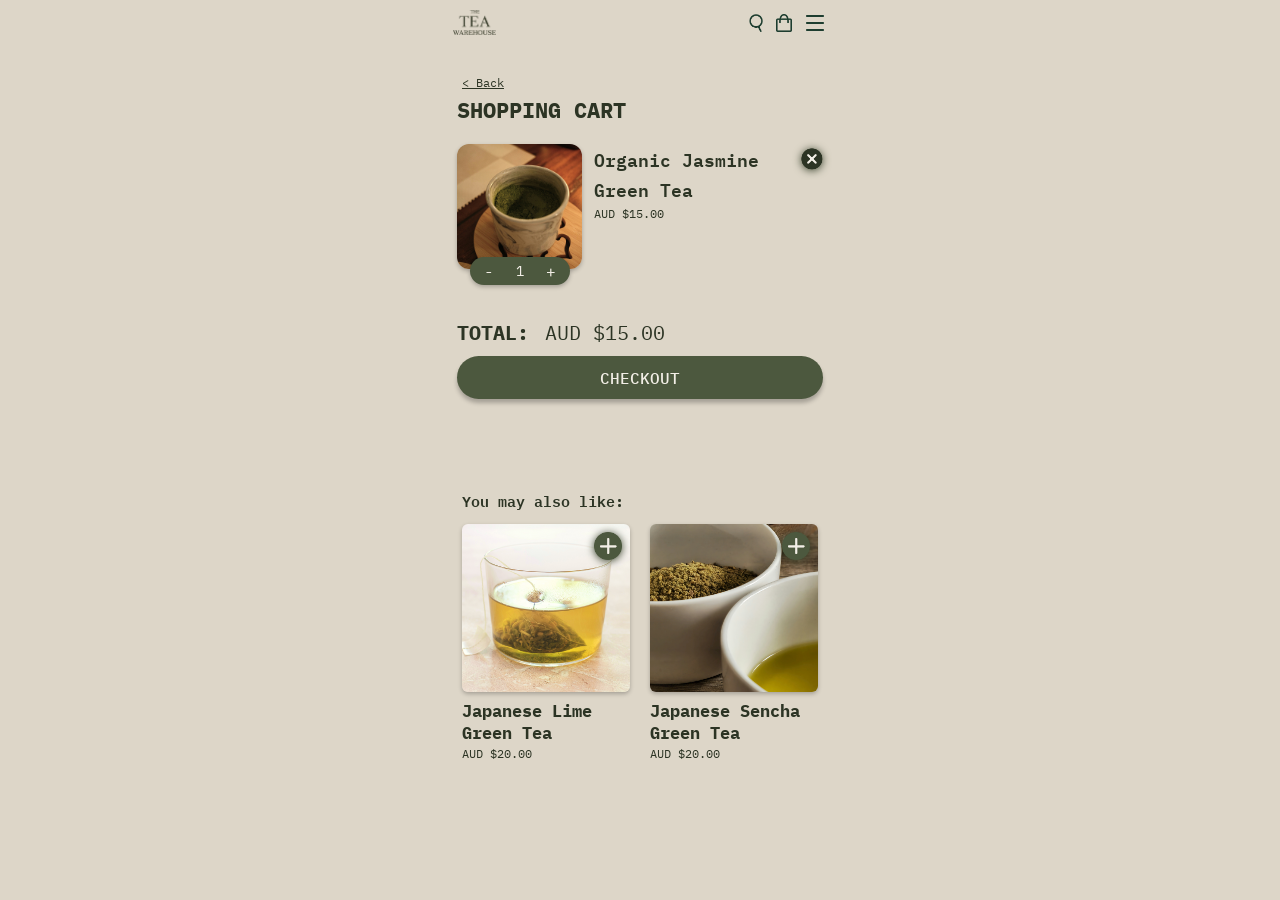
==== cart.html @ 5a554520 "basic js for products" ====
<!DOCTYPE html>
<html lang="en">
<head>
    <meta charset="UTF-8">
    <meta name="viewport" content="width=device-width, initial-scale=1.0">
    <link rel="stylesheet" href="styles/main.css">
    <title>The Tea Warehouse</title>
    <style>
    @import url('https://fonts.googleapis.com/css2?family=IBM+Plex+Mono:ital,wght@0,100;0,200;0,300;0,400;0,500;0,600;0,700;1,100;1,200;1,300;1,400;1,500;1,600;1,700&display=swap');
    </style>
</head>

<body>
    <div class="page cart-page">
    
        <!-- top nav -->
        <header class="header">
            <!-- logo goes to homepage -->
            <a href="index.html" class="logo">
                <img src="images/TWHlogo.png" alt="tea warehouse logo">
            </a>

            <nav class="nav-icons" aria-label="top nav">
                <a href="search.html" class="nav-icon-link" aria-label="search">
                    <img src="images/search-icon.png" alt="search">
                </a>
                <a href="cart.html" class="nav-icon-link">
                     <img src="images/cart.png" alt="cart">
                </a>
                <button aria-label="menu">
                    <img src="images/menu-icon.png" alt="menu">
                </button>
            </nav>
        </header>

        <!-- heading -->
        <main class="cart-main">

            <a href="product-detail.html" class="back-link">&lt; Back</a>
            
            <h1 class="cart-title">SHOPPING CART</h1>
        
            <!-- product list -->
             <section class="cart-list">

                <!-- Organic jasmine green tea -->
                <article class="cart-card">
                    <div class="cart-img-container">
                        <img src="images/jasminegreen.jpg" alt="Organic jasmine Green Tea">
                        <!-- quantity button -->
                        <div class="quantity-control">
                            <button>-</button>
                            <span>1</span>
                            <button>+</button>
                        </div>
                    </div>
                    <!-- product info -->
                    <div class="cart-text">
                        <h2>Organic Jasmine Green Tea</h2>
                        <p class="price">AUD $15.00</p>
                    </div>
                    <button class="removebtn">
                            <img src="images/removebtn.png" alt="remove btn">
                    </button>

                </article>

             </section>

             <!-- cart total -->
              <div class="cart-total">
                <span>TOTAL:</span>
                <span>AUD $15.00</span>
              </div>

              <!-- add to cart -->
            <button class="checkout-btn">CHECKOUT</button>

            <!-- recommendation section -->
            <section class="rec-section">
                <h2 class="rec-heading">You may also like:</h2>
                <div class="product-grid">
                
                    <!-- jp lime -->
                    <article class="product-card">
                        <div class="product-img-container">
                            <img src="images/jplime.jpg" alt="Japanese Lime Green Tea">
                            <button class="quick-add">
                                <img src="images/add.png" alt="quick add button">
                            </button>
                        </div>
                        <h2>Japanese Lime Green Tea</h2>
                        <p class="price">AUD $20.00</p>
                    </article>

                <!-- jp sencha -->
                    <article class="product-card">
                        <div class="product-img-container">
                            <img src="images/jpsencha.png" alt="Japanese sencha Green Tea">
                            <button class="quick-add">
                                <img src="images/add.png" alt="quick add button">
                            </button>
                        </div>
                        <h2>Japanese Sencha Green Tea</h2>
                        <p class="price">AUD $20.00</p>
                    </article>
                </div>
            </section>
        </main>
---- styles/main.css ----
@import url("colours.css");
@import url("typography.css");
@import url("spacing.css");
@import url("layout.css");


/* reset spacings */
*{
    margin: 0;
    padding: 0;
    box-sizing: border-box;
}

img {
    display: block;
}

/* base */
body {
    background: var(--beige);
    color: var(--darkgreen);
    font-family: var(--font-sans);
}

.page {
    max-width: 390px;
    margin: 0 auto;
    background: var(--beige);
    min-height: 100vh;
    overflow: hidden;
}
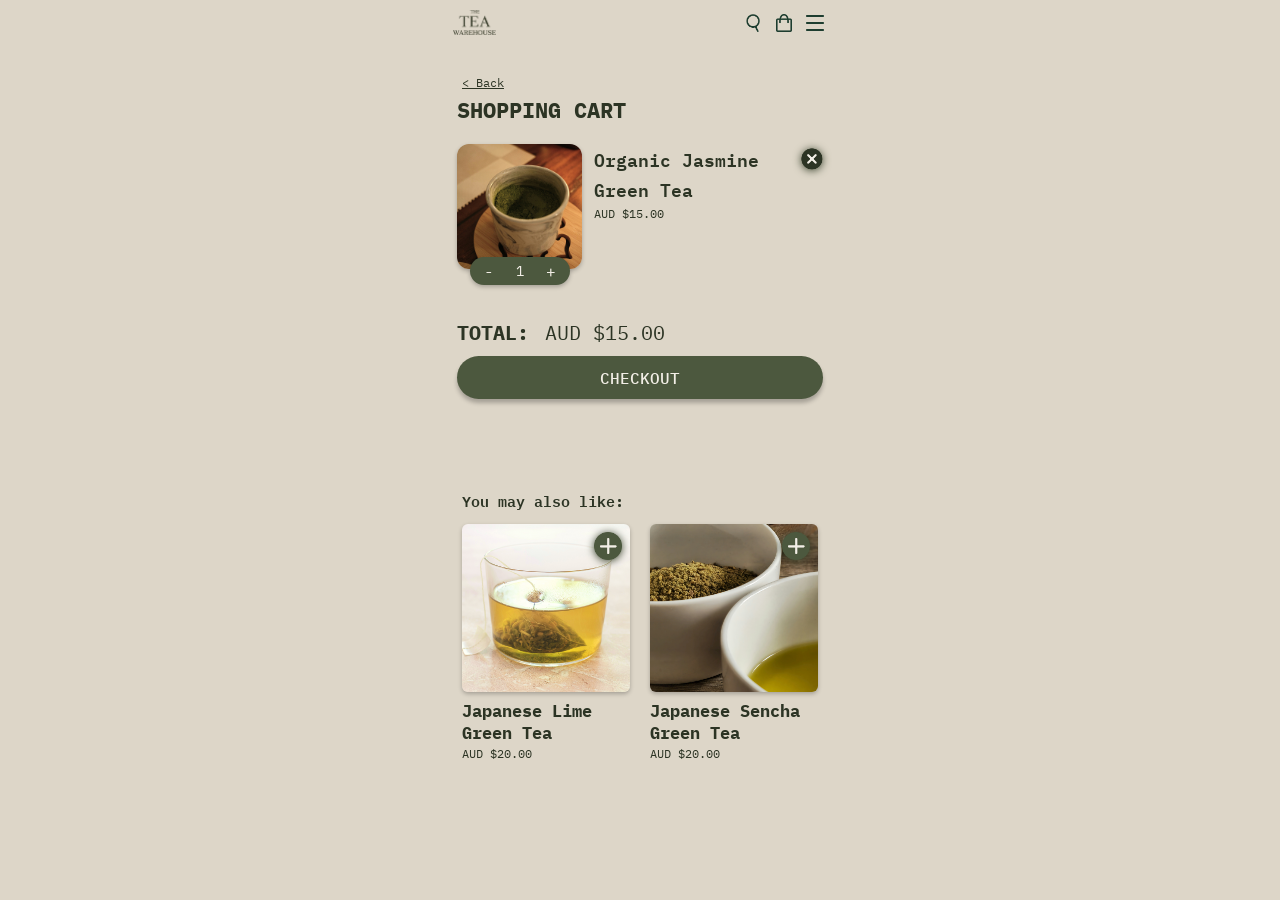
==== commit 5e7a9d38: "made search overlay instead of page" ====
--- a/cart.html
+++ b/cart.html
@@ -21,9 +21,9 @@
             </a>
 
             <nav class="nav-icons" aria-label="top nav">
-                <a href="search.html" class="nav-icon-link" aria-label="search">
+                <button onclick="openSearch()" class="nav-icon-link" aria-label="search">
                     <img src="images/search-icon.png" alt="search">
-                </a>
+                </button>
                 <a href="cart.html" class="nav-icon-link">
                      <img src="images/cart.png" alt="cart">
                 </a>
@@ -106,4 +106,16 @@
                     </article>
                 </div>
             </section>
-        </main>+
+            <div class="search-overlay">
+                <div class="search-main">
+                    <a href="results.html" class="search-bar">
+                        <img src="images/search-icon.png" alt="search">
+                        <span>Search for products...</span>
+                    </a>
+                </div>
+            </div>
+        </main>
+        <script src="scripts/script.js"></script>
+    </body>
+</html>
--- a/styles/main.css
+++ b/styles/main.css
@@ -27,5 +27,4 @@
     margin: 0 auto;
     background: var(--beige);
     min-height: 100vh;
-    overflow: hidden;
 }
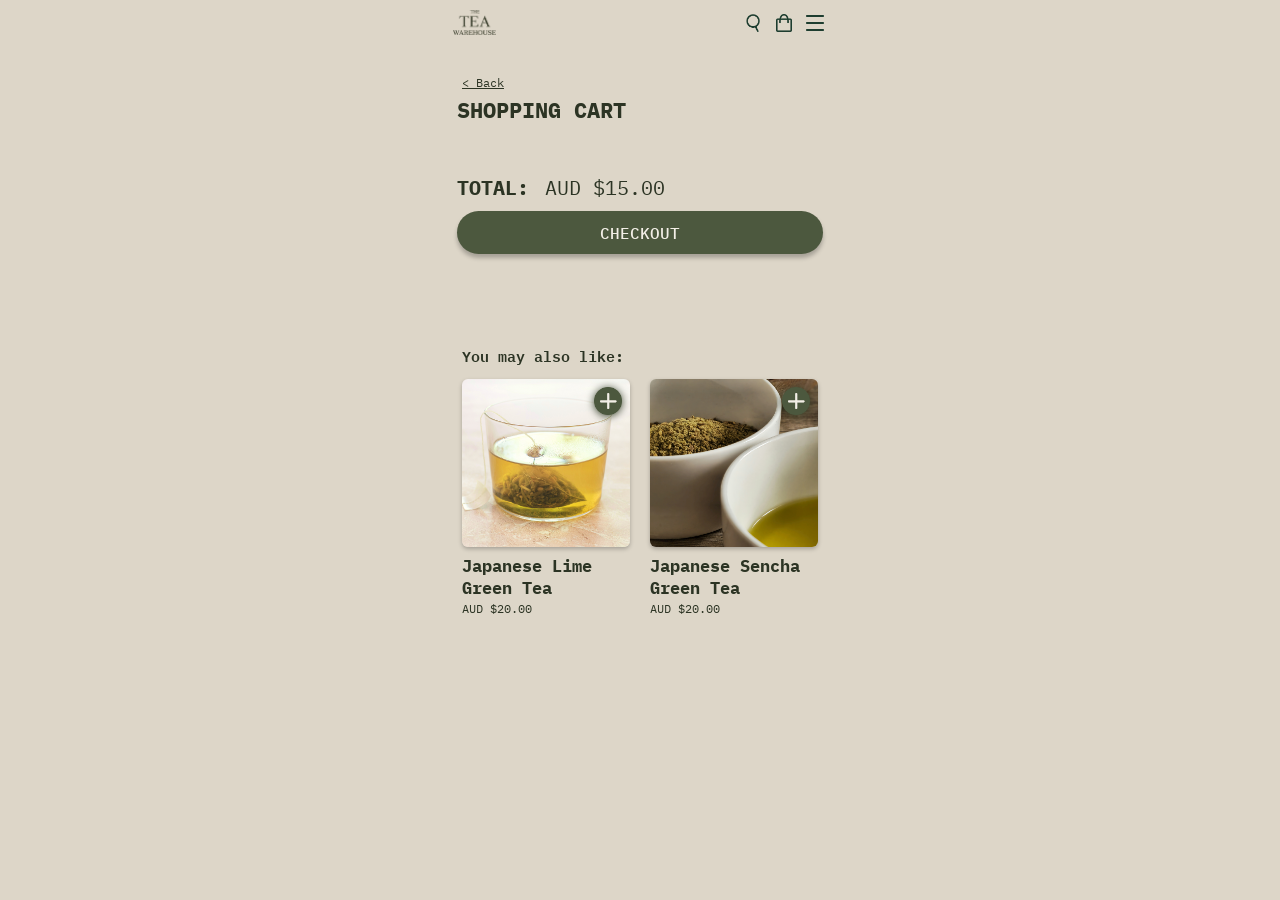
==== commit 1ab9e3b5: "basic flow for all pages done" ====
--- a/cart.html
+++ b/cart.html
@@ -41,31 +41,7 @@
             <h1 class="cart-title">SHOPPING CART</h1>
         
             <!-- product list -->
-             <section class="cart-list">
-
-                <!-- Organic jasmine green tea -->
-                <article class="cart-card">
-                    <div class="cart-img-container">
-                        <img src="images/jasminegreen.jpg" alt="Organic jasmine Green Tea">
-                        <!-- quantity button -->
-                        <div class="quantity-control">
-                            <button>-</button>
-                            <span>1</span>
-                            <button>+</button>
-                        </div>
-                    </div>
-                    <!-- product info -->
-                    <div class="cart-text">
-                        <h2>Organic Jasmine Green Tea</h2>
-                        <p class="price">AUD $15.00</p>
-                    </div>
-                    <button class="removebtn">
-                            <img src="images/removebtn.png" alt="remove btn">
-                    </button>
-
-                </article>
-
-             </section>
+             <section class="cart-list" id="cart-items"></section>
 
              <!-- cart total -->
               <div class="cart-total">
@@ -73,8 +49,8 @@
                 <span>AUD $15.00</span>
               </div>
 
-              <!-- add to cart -->
-            <button class="checkout-btn">CHECKOUT</button>
+              <!-- checkout -->
+            <a href="purchase.html" class="checkout-btn">CHECKOUT</a>
 
             <!-- recommendation section -->
             <section class="rec-section">
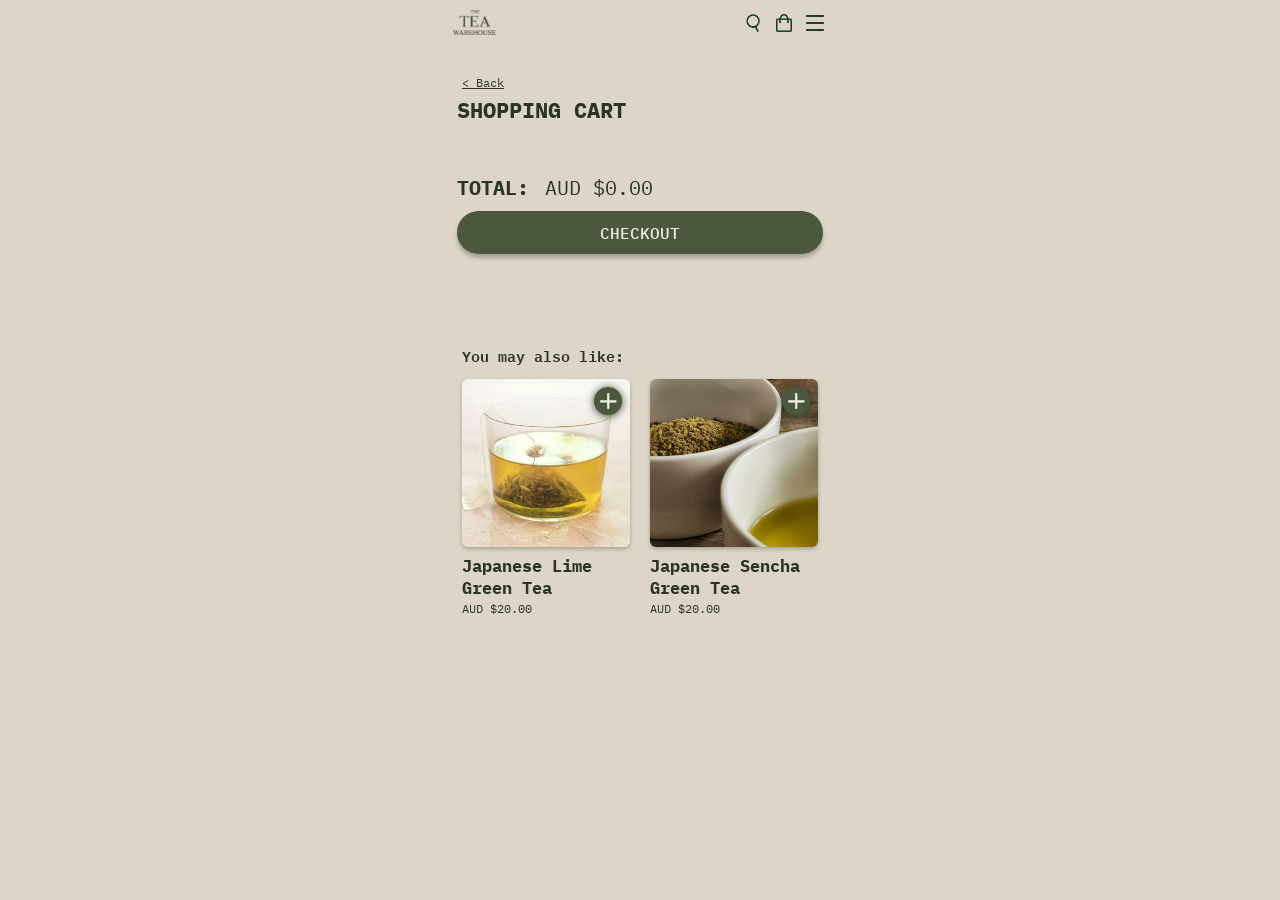
==== commit afb3884b: "added total price calculation function" ====
--- a/cart.html
+++ b/cart.html
@@ -46,7 +46,7 @@
              <!-- cart total -->
               <div class="cart-total">
                 <span>TOTAL:</span>
-                <span>AUD $15.00</span>
+                <span id="cart-totalprice">AUD $0.00</span>
               </div>
 
               <!-- checkout -->
@@ -61,7 +61,7 @@
                     <article class="product-card">
                         <div class="product-img-container">
                             <img src="images/jplime.jpg" alt="Japanese Lime Green Tea">
-                            <button class="quick-add">
+                            <button class="quick-add" data-product="lime">
                                 <img src="images/add.png" alt="quick add button">
                             </button>
                         </div>
@@ -73,7 +73,7 @@
                     <article class="product-card">
                         <div class="product-img-container">
                             <img src="images/jpsencha.png" alt="Japanese sencha Green Tea">
-                            <button class="quick-add">
+                            <button class="quick-add" data-product="sencha">
                                 <img src="images/add.png" alt="quick add button">
                             </button>
                         </div>
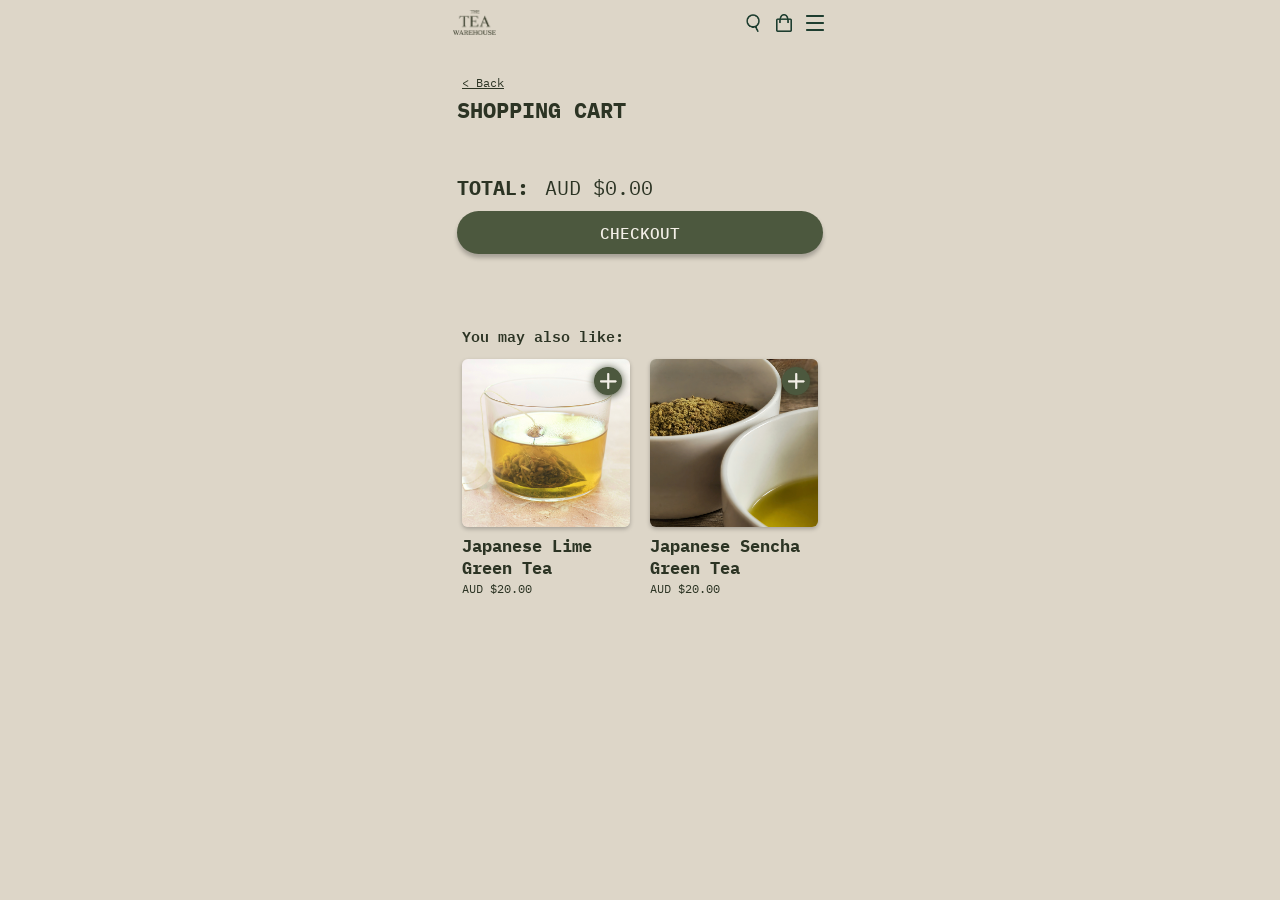
==== commit 01f137d1: "cart notif added" ====
--- a/cart.html
+++ b/cart.html
@@ -24,8 +24,9 @@
                 <button onclick="openSearch()" class="nav-icon-link" aria-label="search">
                     <img src="images/search-icon.png" alt="search">
                 </button>
-                <a href="cart.html" class="nav-icon-link">
+                <a href="cart.html" class="nav-icon-link cart-icon">
                      <img src="images/cart.png" alt="cart">
+                     <span id="cart-count">0</span>
                 </a>
                 <button aria-label="menu">
                     <img src="images/menu-icon.png" alt="menu">
@@ -57,8 +58,9 @@
                 <h2 class="rec-heading">You may also like:</h2>
                 <div class="product-grid">
                 
-                    <!-- jp lime -->
-                    <article class="product-card">
+                <!-- japanese lime green tea -->
+                <article class="product-card">
+                    <a href="product-detail.html?product=lime">
                         <div class="product-img-container">
                             <img src="images/jplime.jpg" alt="Japanese Lime Green Tea">
                             <button class="quick-add" data-product="lime">
@@ -67,30 +69,40 @@
                         </div>
                         <h2>Japanese Lime Green Tea</h2>
                         <p class="price">AUD $20.00</p>
-                    </article>
+                    </a>
+                </article>
 
-                <!-- jp sencha -->
-                    <article class="product-card">
+                <!-- japanese sencha green tea -->
+                <article class="product-card">
+                    <a href="product-detail.html?product=sencha">
                         <div class="product-img-container">
-                            <img src="images/jpsencha.png" alt="Japanese sencha Green Tea">
+                            <img src="images/jpsencha.png" alt="Japanese Sencha Green Tea">
                             <button class="quick-add" data-product="sencha">
                                 <img src="images/add.png" alt="quick add button">
                             </button>
                         </div>
                         <h2>Japanese Sencha Green Tea</h2>
                         <p class="price">AUD $20.00</p>
-                    </article>
+                    </a>
+                </article>
                 </div>
             </section>
 
-            <div class="search-overlay">
-                <div class="search-main">
-                    <a href="results.html" class="search-bar">
-                        <img src="images/search-icon.png" alt="search">
-                        <span>Search for products...</span>
-                    </a>
-                </div>
+    <!-- search overlay -->
+    <div class="search-overlay">
+        <div class="search-main">
+            <div class="search-bar">
+                <img src="images/search-icon.png" alt="search">
+                <input 
+                    type="text"
+                    id="search-input"
+                    placeholder="Search for products..."
+                >
+                <button id="search-btn"></button>
             </div>
+        </div>
+    </div>
+
         </main>
         <script src="scripts/script.js"></script>
     </body>
--- a/styles/main.css
+++ b/styles/main.css
@@ -27,4 +27,12 @@
     margin: 0 auto;
     background: var(--beige);
     min-height: 100vh;
-}+}
+
+/* product card hover */
+.product-card {
+    transition: transform 0.25s ease, opacity 0.25s ease;
+}
+.product-card:hover {
+    transform: translateY(-6px);
+}
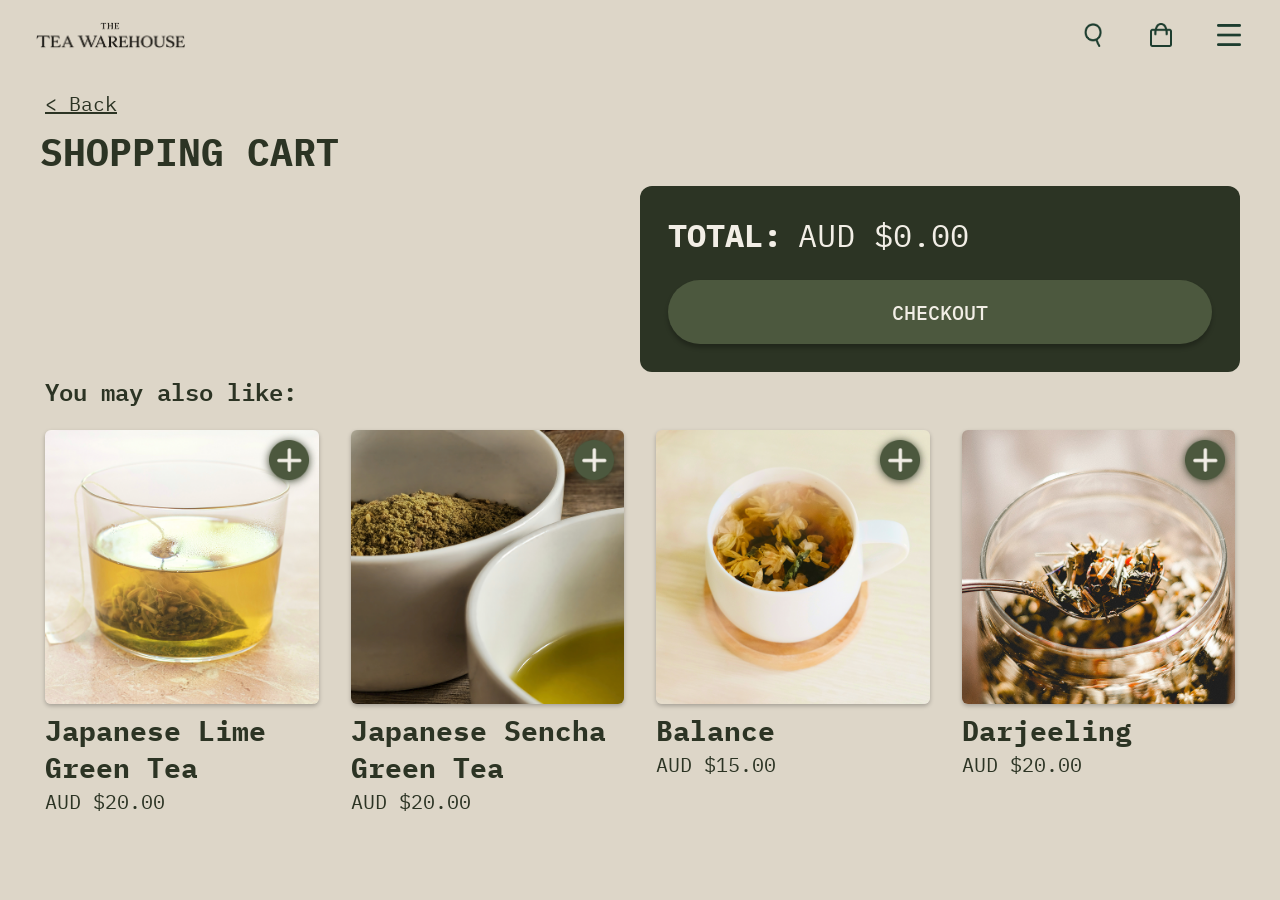
==== commit 844432f4: "cart desktop adaptation" ====
--- a/cart.html
+++ b/cart.html
@@ -45,13 +45,16 @@
              <section class="cart-list" id="cart-items"></section>
 
              <!-- cart total -->
-              <div class="cart-total">
-                <span>TOTAL:</span>
-                <span id="cart-totalprice">AUD $0.00</span>
-              </div>
+              <aside class="cart-summary">
+                <div class="cart-total">
+                    <span>TOTAL:</span>
+                    <span id="cart-totalprice">AUD $0.00</span>
+                </div>
 
-              <!-- checkout -->
-            <a href="purchase.html" class="checkout-btn">CHECKOUT</a>
+                <!-- checkout -->
+                <a href="purchase.html" class="checkout-btn">CHECKOUT</a>
+              </aside>
+            
 
             <!-- recommendation section -->
             <section class="rec-section">
@@ -85,8 +88,39 @@
                         <p class="price">AUD $20.00</p>
                     </a>
                 </article>
+
+                <!-- Balance -->
+                    <article class="product-card">
+                        <a href="product-detail.html?product=balance">
+                            <div class="product-img-container">
+                                <img src="images/balance.jpg" alt="Balance">
+                                <button class="quick-add" data-product="balance">
+                                    <img src="images/add.png" alt="quick add button">
+                                </button>
+                            </div>
+                            <h2>Balance</h2>
+                            <p class="price">AUD $15.00</p>
+                        </a>
+                    </article>
+
+                    <!-- Darjeeling -->
+                    <article class="product-card">
+                        <a href="product-detail.html?product=darjeeling">
+                            <div class="product-img-container">
+                                <img src="images/darjeeling.jpg" alt="Darjeeling">
+                                <button class="quick-add" data-product="darjeeling">
+                                    <img src="images/add.png" alt="quick add button">
+                                </button>
+                            </div>
+                            <h2>Darjeeling</h2>
+                            <p class="price">AUD $20.00</p>
+                        </a>
+                    </article>
+                    
                 </div>
             </section>
+        </main>
+    </div>
 
     <!-- search overlay -->
     <div class="search-overlay">
@@ -103,7 +137,6 @@
         </div>
     </div>
 
-        </main>
         <script src="scripts/script.js"></script>
     </body>
 </html>
--- a/styles/main.css
+++ b/styles/main.css
@@ -2,7 +2,6 @@
 @import url("typography.css");
 @import url("spacing.css");
 @import url("layout.css");
-
 
 /* reset spacings */
 *{
@@ -29,6 +28,11 @@
     min-height: 100vh;
 }
 
+/* dropdown */
+.dropdown-arrow {
+    transition: transform 0.3s ease;
+}
+
 /* product card hover */
 .product-card {
     transition: transform 0.25s ease, opacity 0.25s ease;
@@ -36,3 +40,370 @@
 .product-card:hover {
     transform: translateY(-6px);
 }
+
+
+
+
+
+/* DESKTOP VER */
+@media (min-width: 900px) {
+    .page {
+        max-width: 1440px;
+        width: 100%;
+    }
+    h1 {
+        font-size: 38px;
+    }
+    h2 {
+        font-size: 28px;
+    }
+    .price {
+    font-size: 20px;
+    }
+
+
+    /* TOP NAV */
+    .header {
+        height: 70px;
+        padding: 0 35px;
+        align-items: center;
+    }
+    .logo {
+        display: flex;
+        align-items: center;
+    }
+    .logo img {
+        content: url("../images/twh-desktop.png");
+        width: 150px;
+        height: auto;
+        object-fit: contain;
+    }
+    .nav-icons {
+        gap: 40px;
+    }
+    .nav-icons button {
+        width: 32px;
+        height: 32px;
+    }
+    .nav-icons img {
+        width: 24px;
+        height: 24px;
+    }
+    #cart-count {
+        width: 18px;
+        height: 18px;
+        font-size: 10px;
+        top: -4px;
+        right: -8px;
+    }
+
+
+    /* HOME PAGE */
+    .hero {
+        width: 100%;
+        padding: 0;
+        margin-bottom: 40px;
+        position: relative;
+    }
+    .hero-text {
+        position: absolute;
+        top: 50%;
+        right: 90px;
+        transform: translateY(-50%);
+
+        display: flex;
+        flex-direction: column;
+        align-items: center;
+        gap: 20px;
+        z-index: 2;
+    }
+    .hero-container {
+        height: 470px;
+        width: 100%;
+        border-radius: 100;
+    }
+    .hero-btn {
+        position: static;
+        transform: none;
+        width: 450px;
+        height: 75px;
+        font-size: 24px;
+    }
+    .hero-img {
+        content: url("../images/laptopheader.jpg");
+        height: 100%;
+        width: 100%;
+        object-fit: cover;
+    }
+    .tagline-section {
+        position: static;
+        padding: 0;
+        text-align: center;
+    }
+    .tagline-section h2 {
+        font-size: 32px;
+        max-width: 500px;
+    }
+
+    .info-section-desktop {
+        width: 100%;
+        display: grid;
+        grid-template-columns: 1fr 1fr;
+        gap: 70px;
+        padding: 40px 96px;
+    }
+    .info-section-desktop .info-section {
+        display: flex;
+        width: 100%;
+        flex-direction: column;
+        padding: 0;
+        margin: 0;
+    }
+    .info-section-desktop .info-text {
+        display: flex;
+        flex-direction: column;
+        flex: 1;
+    }
+    .info-section-desktop .categorymobile-gradient,
+    .info-section-desktop .faqmobile-gradient {
+        width: 100%;
+        height: 260px;
+        border-top-left-radius: 40px;
+        border-top-right-radius: 40px;
+        overflow: hidden;
+    }
+    .info-section-desktop .categorymobile-img,
+    .info-section-desktop .faqmobile-img {
+        width: 100%;
+        height: 100%;
+        object-fit: cover;
+    }
+    .info-section-desktop .outline-btn {
+        width: 100%;
+        height: 70px;
+        border-radius: 100px;
+        margin-top: auto;
+    }
+    .info-section-desktop .outline-btn span {
+        right: 12px;
+        width: 40px;
+        height: 40px;
+    }
+    .info-text p {
+        font-size: 18px;
+        font-family: var(--font-sans);
+        font-weight: 400;
+    }
+    .outline-btn {
+        font-size: 22px;
+    }
+    .outline-btn span img {
+        width: 40px;
+        height: 40px;
+    }
+
+
+    /* SEARCH OVERLAY */
+    .search-main {
+        width: 100%;
+        max-width: 1200px;
+        padding: 130px 35px;
+    }
+    .search-bar {
+        width: 100%;
+        height: 80px;
+        padding: 0 30px;
+        gap: 30px;
+    }
+    .search-bar img {
+        width: 24px;
+        height: 30px;
+    }
+    .search-bar input {
+        font-size: 22px;
+    }
+
+
+    /* RESULTS PAGE */
+    .results-main {
+        padding: 0 60px 64px;
+    }
+    .filter-bar {
+        height: 30px;
+        width: 100%;
+    }
+    .filter-bar button img {
+        width: 25px;
+        height: 8px;
+        object-fit: contain;
+
+    }
+    .filter-bar button {
+        font-size: 13px;
+        padding: 0 20px;
+    }
+    .filter-bar button span {
+        font-size: 20px;
+    }
+    .product-grid {
+        display: grid;
+        grid-template-columns: repeat(4, 1fr);
+        gap: 32px;
+    }
+    .items-count {
+        font-size: 20px;
+    }
+    .show-all {
+        font-size: 20px;
+    }
+    .quick-add {
+        top: 10px;
+        right:10px;
+        width: 40px;
+        height: 40px;
+    }
+
+
+    /* PRODUCT DETAIL */
+    .product-main {
+        display: grid;
+        grid-template-columns: 700px 1fr;
+        column-gap: 32px;
+        padding: 10px 48px;
+    }
+    .back-link {
+        grid-column: 1/-1;
+        margin-bottom: 10px;
+        font-size: 20px;
+    }
+    .product-gallery {
+        grid-column: 1;
+        grid-row: 2/6;
+        width: 700px;
+    }
+
+    .product-title-card, .product-dropdown, #addtocart-btn {
+        grid-column: 2;
+    }
+    .product-title-card {
+        padding: 25px;
+        margin-bottom: 40px;
+        border-radius: 12px;
+    }
+    .product-title-card h1 {
+        font-size: 38px;
+    }
+    .product-title-card p {
+        font-size: 30px;
+    }
+    /* images */
+    #main-product-img.product-main-img {
+        width: 700px;
+        height: 700px;
+        object-fit: cover;
+    }
+    .thumbnail-row img {
+        width: 100px;
+        height: 100px;
+        gap: 12px;
+        margin:10px 0 50px;
+    }
+    /* dropdown info */
+    .product-dropdown {
+        gap: 13px;
+    }
+    .dropdown-btn {
+        height: 50px;
+        padding: 0 25px;
+        font-size: 20px;
+    }
+    .dropdown-btn img {
+        width: 16px;
+        height: 10px;
+    }
+    #product-description {
+        font-size: 15px;
+        padding: 0 10px;
+    }
+    #reviews {
+        font-size: 15px;
+        padding: 0 10px;
+    }
+    /* add to cart btn */
+    #addtocart-btn {
+        height: 70px;
+        font-size: 24px;
+        margin-top: 40px;
+    }
+    /* rec section */
+    .rec-heading {
+        font-size: 24px;
+        margin-bottom: 20px;
+    }
+    .rec-section {
+        grid-column: 1/-1;
+    }
+    .rec-section .product-grid {
+        grid-template-columns: repeat(4, 1fr);
+        gap: 32px;
+    }
+
+
+    /* CART PAGE */
+    .cart-main { 
+        display: grid;
+        grid-template-columns: 1fr 600px;
+        column-gap: 60px;
+        padding: 10px 40px 64px;
+        align-items: start;
+    }
+    .cart-main .back-link, .cart-title {
+        grid-column: 1/-1;
+    }
+    .cart-list {
+        grid-column: 1;
+    }
+
+    .cart-summary {
+        grid-column: 2;
+        grid-row: 3;
+        padding: 28px;
+        border-radius: 12px;
+        background: var(--darkgreen);
+    }
+    .cart-total {
+        margin: 0 0 24px;
+        font-size: 32px;
+        color: var(--white);
+    }
+    .checkout-btn {
+        height: 64px;
+        margin: 0;
+        font-size: 20px;
+    }
+
+    .cart-card {
+        grid-template-columns: 240px 1fr 40px;
+        gap: 24px;
+        margin-bottom: 60px;
+    }
+    .cart-img-container {
+        width: 240px;
+        height: 240px;
+    }
+    .cart-text h2 {
+        font-size: 30px;
+    }
+    .cart-text .price {
+        font-size: 28px;
+    }
+    .quantity-control {
+        width: 180px;
+        height: 50px;
+        font-size: 20px;
+    }
+    .quantity-control button {
+        font-size: 30px;
+    }
+}
+
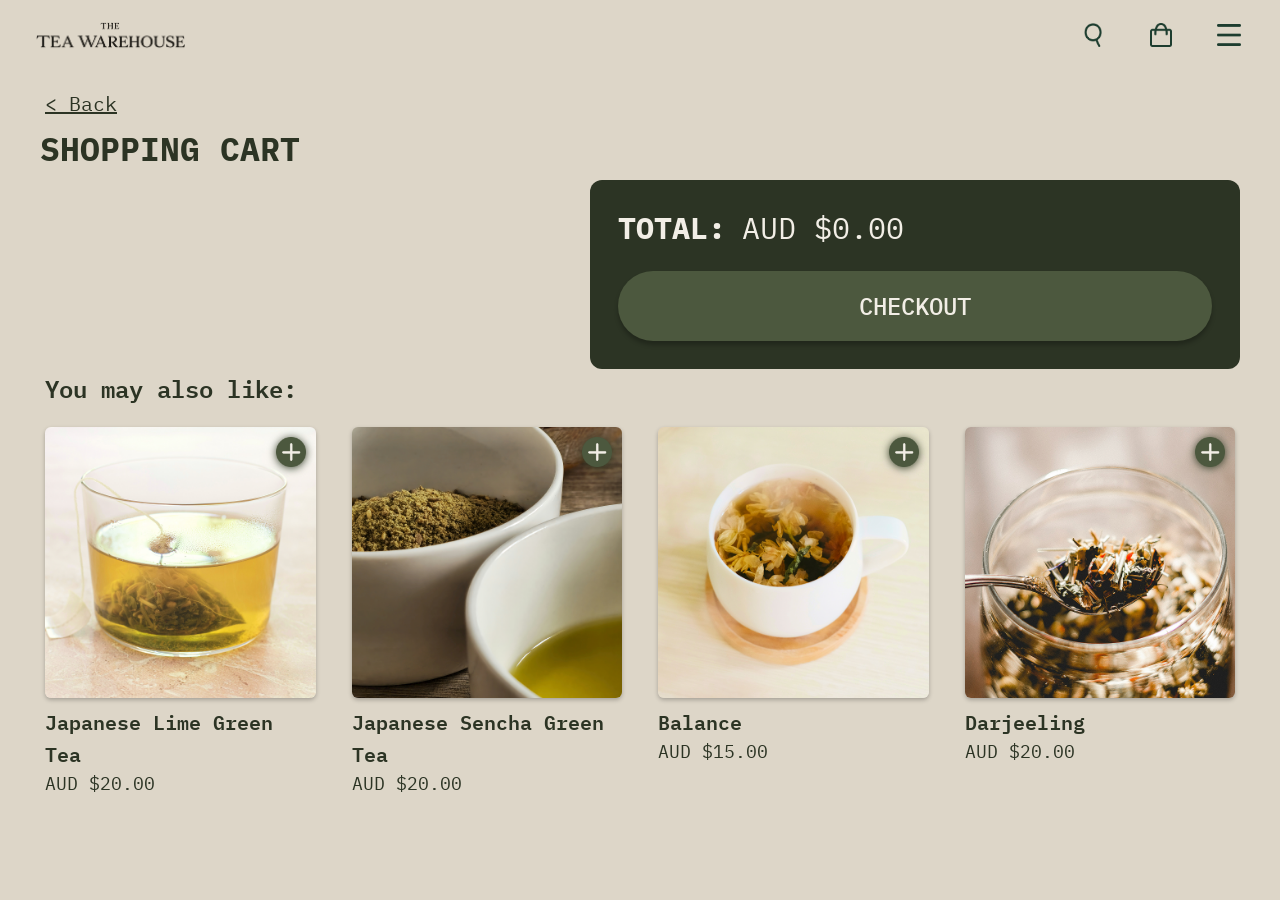
==== commit 9fec7723: "fixed cta button for mobile" ====
--- a/cart.html
+++ b/cart.html
@@ -61,35 +61,35 @@
                 <h2 class="rec-heading">You may also like:</h2>
                 <div class="product-grid">
                 
-                <!-- japanese lime green tea -->
-                <article class="product-card">
-                    <a href="product-detail.html?product=lime">
-                        <div class="product-img-container">
-                            <img src="images/jplime.jpg" alt="Japanese Lime Green Tea">
-                            <button class="quick-add" data-product="lime">
-                                <img src="images/add.png" alt="quick add button">
-                            </button>
-                        </div>
-                        <h2>Japanese Lime Green Tea</h2>
-                        <p class="price">AUD $20.00</p>
-                    </a>
-                </article>
+                    <!-- japanese lime green tea -->
+                    <article class="product-card">
+                        <a href="product-detail.html?product=lime">
+                            <div class="product-img-container">
+                                <img src="images/jplime.jpg" alt="Japanese Lime Green Tea">
+                                <button class="quick-add" data-product="lime">
+                                    <img src="images/add.png" alt="quick add button">
+                                </button>
+                            </div>
+                            <h2>Japanese Lime Green Tea</h2>
+                            <p class="price">AUD $20.00</p>
+                        </a>
+                    </article>
 
-                <!-- japanese sencha green tea -->
-                <article class="product-card">
-                    <a href="product-detail.html?product=sencha">
-                        <div class="product-img-container">
-                            <img src="images/jpsencha.png" alt="Japanese Sencha Green Tea">
-                            <button class="quick-add" data-product="sencha">
-                                <img src="images/add.png" alt="quick add button">
-                            </button>
-                        </div>
-                        <h2>Japanese Sencha Green Tea</h2>
-                        <p class="price">AUD $20.00</p>
-                    </a>
-                </article>
+                    <!-- japanese sencha green tea -->
+                    <article class="product-card">
+                        <a href="product-detail.html?product=sencha">
+                            <div class="product-img-container">
+                                <img src="images/jpsencha.png" alt="Japanese Sencha Green Tea">
+                                <button class="quick-add" data-product="sencha">
+                                    <img src="images/add.png" alt="quick add button">
+                                </button>
+                            </div>
+                            <h2>Japanese Sencha Green Tea</h2>
+                            <p class="price">AUD $20.00</p>
+                        </a>
+                    </article>
 
-                <!-- Balance -->
+                    <!-- Balance -->
                     <article class="product-card">
                         <a href="product-detail.html?product=balance">
                             <div class="product-img-container">
@@ -116,7 +116,7 @@
                             <p class="price">AUD $20.00</p>
                         </a>
                     </article>
-                    
+
                 </div>
             </section>
         </main>
--- a/styles/main.css
+++ b/styles/main.css
@@ -1,3 +1,5 @@
+@import url('https://fonts.googleapis.com/css2?family=IBM+Plex+Mono:ital,wght@0,100;0,200;0,300;0,400;0,500;0,600;0,700;1,100;1,200;1,300;1,400;1,500;1,600;1,700&display=swap');
+@import url('https://fonts.googleapis.com/css2?family=Nunito+Sans:ital,opsz,wght@0,6..12,200..1000;1,6..12,200..1000&display=swap');
 @import url("colours.css");
 @import url("typography.css");
 @import url("spacing.css");
@@ -23,6 +25,8 @@
 
 .page {
     max-width: 390px;
+    width: 100%;
+    min-height: 844px;
     margin: 0 auto;
     background: var(--beige);
     min-height: 100vh;
@@ -52,13 +56,13 @@
         width: 100%;
     }
     h1 {
-        font-size: 38px;
+        font-size: 33px;
     }
     h2 {
-        font-size: 28px;
+        font-size: 20px;
     }
     .price {
-    font-size: 20px;
+    font-size: 18px;
     }
 
 
@@ -102,7 +106,7 @@
     .hero {
         width: 100%;
         padding: 0;
-        margin-bottom: 40px;
+        margin-bottom: 30px;
         position: relative;
     }
     .hero-text {
@@ -114,7 +118,7 @@
         display: flex;
         flex-direction: column;
         align-items: center;
-        gap: 20px;
+        gap: 15px;
         z-index: 2;
     }
     .hero-container {
@@ -123,11 +127,17 @@
         border-radius: 100;
     }
     .hero-btn {
-        position: static;
+        position: absolute;
+        top: 240px;
+        right: 100px;
+        left: auto;
         transform: none;
-        width: 450px;
+        z-index: 2;
+
+        width: 480px;
         height: 75px;
-        font-size: 24px;
+        font-size: 28px;
+        font-weight: 500;
     }
     .hero-img {
         content: url("../images/laptopheader.jpg");
@@ -136,15 +146,20 @@
         object-fit: cover;
     }
     .tagline-section {
-        position: static;
+        position: absolute;
+        top: 200px;
+        right: 100px;
+        z-index: 2;
         padding: 0;
+        margin: 0;
         text-align: center;
     }
     .tagline-section h2 {
         font-size: 32px;
-        max-width: 500px;
-    }
-
+        font-weight: 500;
+        max-width: 480px;
+    }
+    /* bottom faq & category section */
     .info-section-desktop {
         width: 100%;
         display: grid;
@@ -167,7 +182,7 @@
     .info-section-desktop .categorymobile-gradient,
     .info-section-desktop .faqmobile-gradient {
         width: 100%;
-        height: 260px;
+        height: 300px;
         border-top-left-radius: 40px;
         border-top-right-radius: 40px;
         overflow: hidden;
@@ -193,9 +208,12 @@
         font-size: 18px;
         font-family: var(--font-sans);
         font-weight: 400;
+        margin-top: 10px;
+        margin-bottom: 15px;
     }
     .outline-btn {
         font-size: 22px;
+        border: 2px solid var(--darkgreen);
     }
     .outline-btn span img {
         width: 40px;
@@ -226,7 +244,7 @@
 
     /* RESULTS PAGE */
     .results-main {
-        padding: 0 60px 64px;
+        padding: 0 40px 64px;
     }
     .filter-bar {
         height: 30px;
@@ -239,28 +257,29 @@
 
     }
     .filter-bar button {
-        font-size: 13px;
-        padding: 0 20px;
+        font-size: 12px;
+        padding: 0 15px;
     }
     .filter-bar button span {
         font-size: 20px;
     }
+    .items-count {
+        font-size: 15px;
+    }
+    .show-all {
+        font-size: 15px;
+    }
+    /* product grid */
     .product-grid {
         display: grid;
         grid-template-columns: repeat(4, 1fr);
-        gap: 32px;
-    }
-    .items-count {
-        font-size: 20px;
-    }
-    .show-all {
-        font-size: 20px;
+        gap: 36px;
     }
     .quick-add {
         top: 10px;
         right:10px;
-        width: 40px;
-        height: 40px;
+        width: 30px;
+        height: 30px;
     }
 
 
@@ -269,7 +288,7 @@
         display: grid;
         grid-template-columns: 700px 1fr;
         column-gap: 32px;
-        padding: 10px 48px;
+        padding: 10px 40px;
     }
     .back-link {
         grid-column: 1/-1;
@@ -291,7 +310,7 @@
         border-radius: 12px;
     }
     .product-title-card h1 {
-        font-size: 38px;
+        font-size: 35px;
     }
     .product-title-card p {
         font-size: 30px;
@@ -306,7 +325,7 @@
         width: 100px;
         height: 100px;
         gap: 12px;
-        margin:10px 0 50px;
+        margin:10px 0 30px;
     }
     /* dropdown info */
     .product-dropdown {
@@ -345,14 +364,13 @@
     }
     .rec-section .product-grid {
         grid-template-columns: repeat(4, 1fr);
-        gap: 32px;
     }
 
 
     /* CART PAGE */
     .cart-main { 
         display: grid;
-        grid-template-columns: 1fr 600px;
+        grid-template-columns: 1fr 650px;
         column-gap: 60px;
         padding: 10px 40px 64px;
         align-items: start;
@@ -362,8 +380,9 @@
     }
     .cart-list {
         grid-column: 1;
-    }
-
+        margin-bottom: 40px;
+    }
+    /* right column */
     .cart-summary {
         grid-column: 2;
         grid-row: 3;
@@ -373,37 +392,135 @@
     }
     .cart-total {
         margin: 0 0 24px;
-        font-size: 32px;
+        font-size: 30px;
         color: var(--white);
     }
     .checkout-btn {
-        height: 64px;
+        height: 70px;
         margin: 0;
-        font-size: 20px;
-    }
-
+        font-size: 24px;
+    }
+    /* left column */
     .cart-card {
-        grid-template-columns: 240px 1fr 40px;
+        grid-template-columns: 200px 1fr 50px;
         gap: 24px;
         margin-bottom: 60px;
     }
     .cart-img-container {
-        width: 240px;
-        height: 240px;
+        width: 200px;
+        height: 200px;
     }
     .cart-text h2 {
-        font-size: 30px;
+        font-size: 25px;
     }
     .cart-text .price {
+        font-size: 22px;
+    }
+    .quantity-control {
+        width: 160px;
+        height: 40px;
+        font-size: 18px;
+    }
+    .quantity-control button {
+        font-size: 20px;
+    }
+    .removebtn {
+        width: 40px;
+        height: 40px;
+    }
+
+
+    /* PURCHASE PAGE */
+    .purchase-title {
+        margin-bottom: 15px;
+    }
+    .purchase-main {
+        display: grid;
+        grid-template-columns: 1fr 1fr;
+        column-gap: 24px;
+        padding: 10px 40px;
+        align-items: start;
+    }
+    .purchase-main .back-link, .purchase-title {
+        grid-column: 1/-1;
+    }
+    .express-section, .payment-section {
+        background: var(--darkgreen);
+        color: var(--white);
+        border-radius: 12px;
+        padding: 24px;
+    }
+    .express-section {
+        grid-column: 1;
+        margin-bottom: 0;
+    }
+    .payment-section {
+        grid-column: 2;
+        gap: 16px;
+        margin-top: 0;
+    }
+    .checkout-divider {
+        display: none;
+    }
+    .applepay-btn {
+        height: 70px;
+    }
+    .applepay-btn img {
+        width: 70px;
+    }
+    .purchase-heading {
         font-size: 28px;
-    }
-    .quantity-control {
-        width: 180px;
-        height: 50px;
-        font-size: 20px;
-    }
-    .quantity-control button {
-        font-size: 30px;
-    }
-}
-
+        margin-bottom: 24px;
+        font-weight: 500;
+    }
+    .input-group input {
+        height: 36px;
+    }
+    .input-group label {
+        font-weight: 400;
+    }
+    .input-group input, .input-group textarea {
+        padding: 12px;
+    }
+    .double-input {
+        gap: 18px;
+    }
+    .confirm-btn {
+        height: 70px;
+        margin: 16px 0 0;
+        font-size: 24px;
+    }
+
+
+    /* CONFIRMATION PAGE */
+    .confirmation-main {
+        min-height: calc(100vh - 70px);
+        padding: 0;
+        justify-content: center;
+        align-items: center;
+    }
+
+    .confirmation-icon {
+        content: url("../images/cartconfirmation.png");
+        width: 140px;
+        height: 160px;
+        margin-bottom: 10px;
+    }
+
+    .confirmation-text h1 {
+        font-size: 56px;
+        line-height: 1.2;
+        max-width: 600px;
+    }
+
+    .confirmation-text p {
+        font-size: 22px;
+    }
+    .continue-btn {
+        width: 420px;
+        height: 70px;
+        font-size: 22px;
+    }
+
+}
+
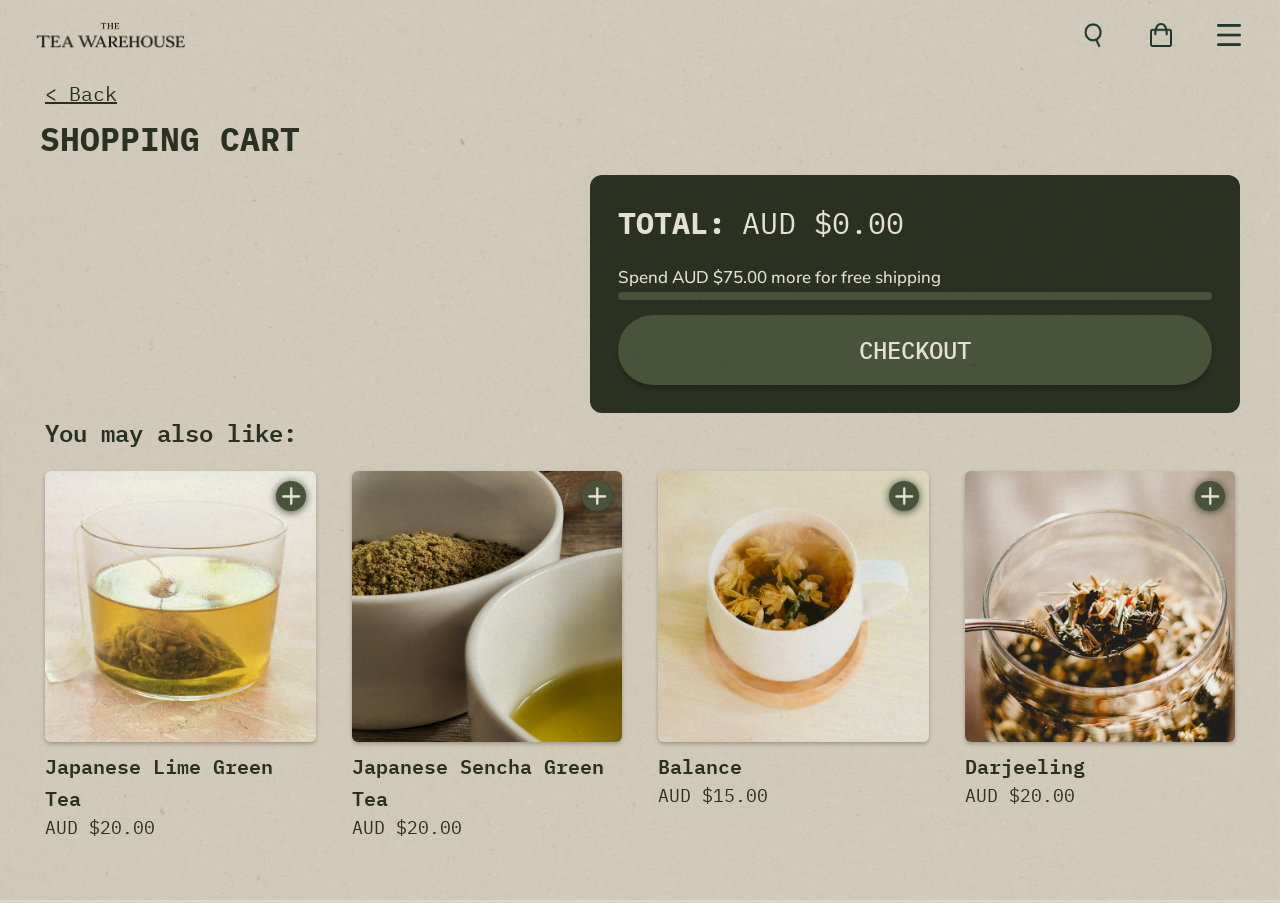
==== commit 313089f8: "added progress bar" ====
--- a/cart.html
+++ b/cart.html
@@ -40,6 +40,13 @@
             <a href="product-detail.html" class="back-link">&lt; Back</a>
             
             <h1 class="cart-title">SHOPPING CART</h1>
+            <!-- shipping progress bar mobile -->
+            <div class="shipping-progress shipping-progress-mobile">
+                    <p class="shipping-message">Free shipping over AUD $75.00</p>
+                    <div class="progress-track">
+                        <div class="progress-fill"></div>
+                    </div>
+            </div>
         
             <!-- product list -->
              <section class="cart-list" id="cart-items"></section>
@@ -49,6 +56,14 @@
                 <div class="cart-total">
                     <span>TOTAL:</span>
                     <span id="cart-totalprice">AUD $0.00</span>
+                </div>
+
+                <!-- shipping progress bar desktop -->
+                <div class="shipping-progress shipping-progress-desktop">
+                        <p class="shipping-message">Free shipping over AUD $75.00</p>
+                        <div class="progress-track">
+                            <div class="progress-fill"></div>
+                        </div>
                 </div>
 
                 <!-- checkout -->
--- a/styles/main.css
+++ b/styles/main.css
@@ -17,19 +17,32 @@
 }
 
 /* base */
+html, body {
+    overflow-x: hidden;
+}
 body {
     background: var(--beige);
     color: var(--darkgreen);
     font-family: var(--font-sans);
 }
-
+body::after {
+    content: "";
+    position: fixed;
+    inset: 0;
+    background: url("../images/overlay.jpg") center/cover no-repeat;
+    opacity: 0.3;
+    mix-blend-mode: multiply;
+    pointer-events: none;
+    z-index: 9999;
+}
 .page {
     max-width: 390px;
     width: 100%;
     min-height: 844px;
     margin: 0 auto;
+    overflow-x: visible;
     background: var(--beige);
-    min-height: 100vh;
+    padding-top: 45px;
 }
 
 /* dropdown */
@@ -54,6 +67,7 @@
     .page {
         max-width: 1440px;
         width: 100%;
+        padding-top: 60px;
     }
     h1 {
         font-size: 33px;
@@ -65,10 +79,10 @@
     font-size: 18px;
     }
 
-
     /* TOP NAV */
     .header {
         height: 70px;
+        max-width: 1440px;
         padding: 0 35px;
         align-items: center;
     }
@@ -219,6 +233,9 @@
         width: 40px;
         height: 40px;
     }
+    .line {
+        display: none;
+    }
 
 
     /* SEARCH OVERLAY */
@@ -368,6 +385,33 @@
 
 
     /* CART PAGE */
+    .cart-title {
+        margin-bottom: 15px;
+    }
+    /* shipping progress bar */
+    .shipping-progress-mobile {
+        display: none;
+    }
+    .shipping-progress-desktop {
+        display: block;
+    }
+    .cart-summary .shipping-progress {
+        margin: 20px 0 15px;
+    }
+    .cart-summary .shipping-message {
+        color: var(--white)
+    }
+    .cart-summary .progress-track {
+        background: var(--lightgreen);
+    }
+    .cart-summary .progress-fill {
+        background: var(--white);
+    }
+    .shipping-message {
+        font-size: 17px;
+        font-weight: 500;
+        margin-bottom: 3px;
+    }
     .cart-main { 
         display: grid;
         grid-template-columns: 1fr 650px;
@@ -380,6 +424,7 @@
     }
     .cart-list {
         grid-column: 1;
+        margin-top: 0;
         margin-bottom: 40px;
     }
     /* right column */
